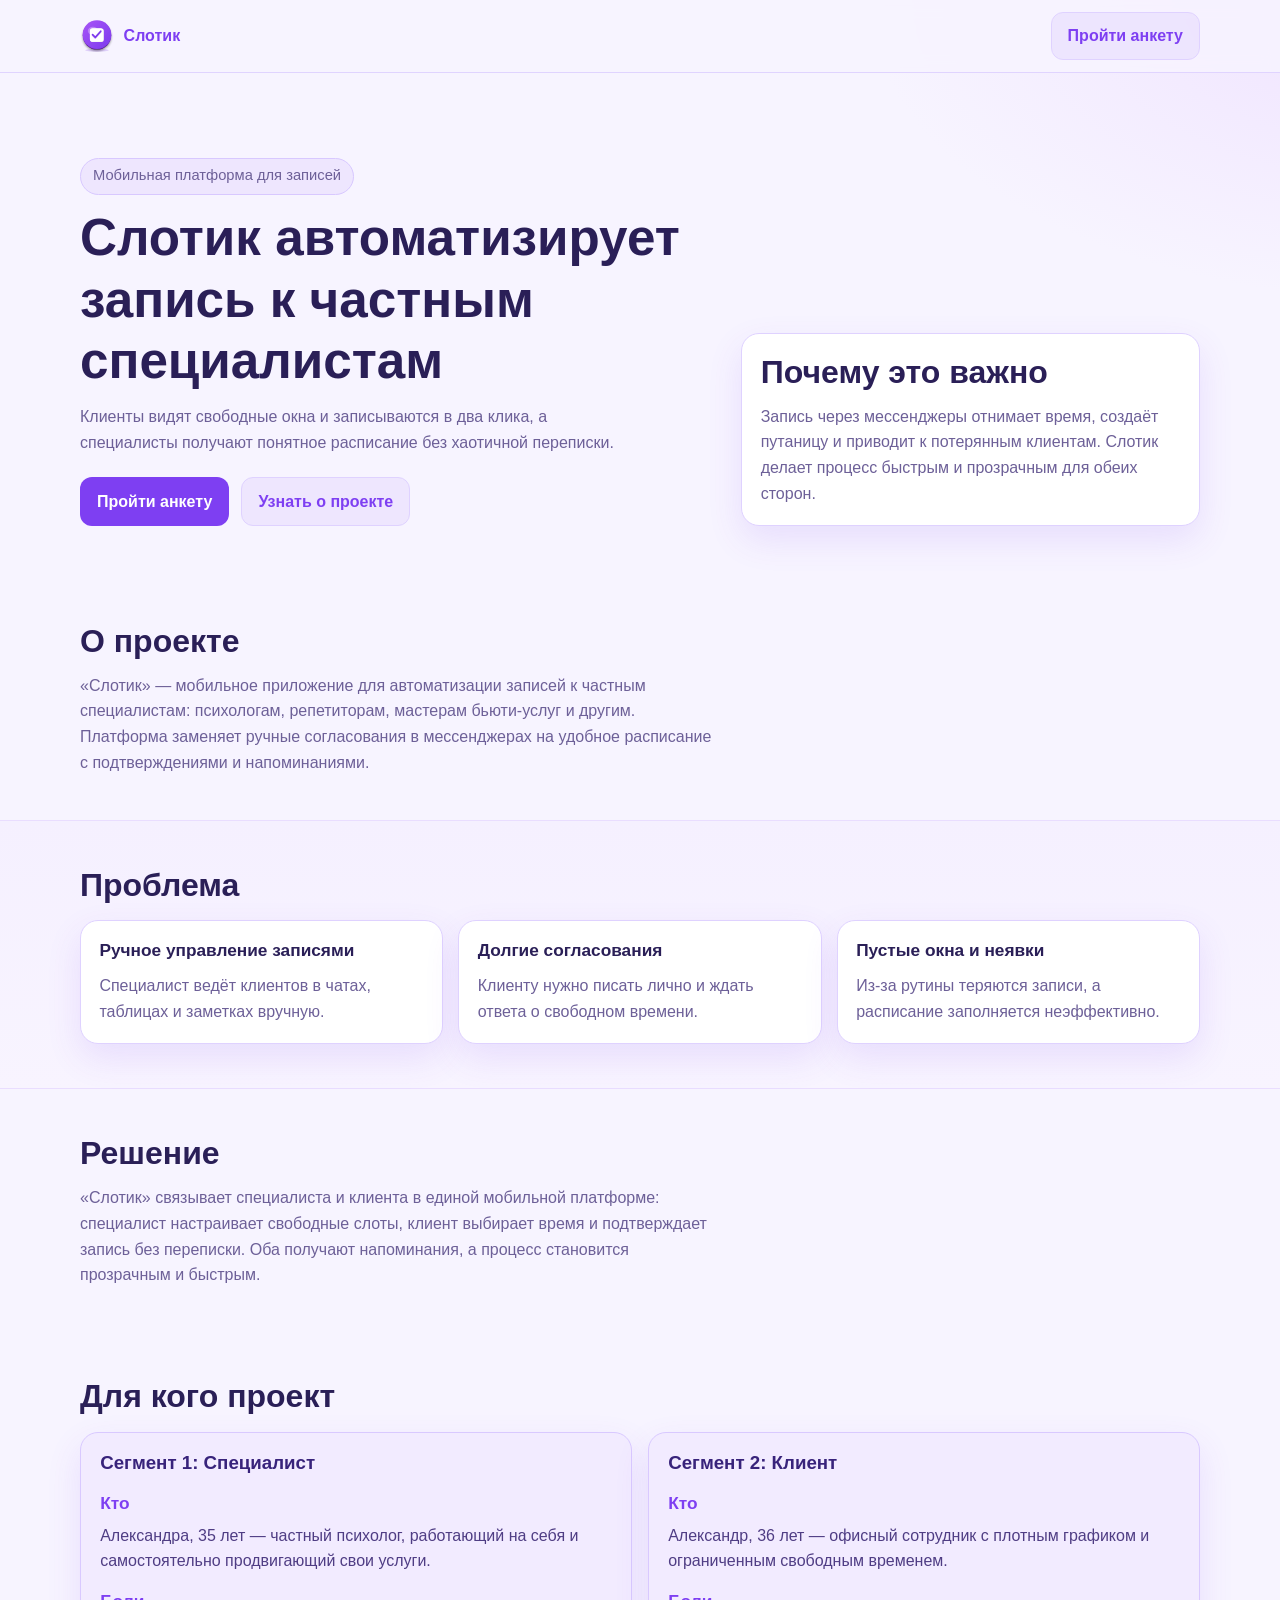
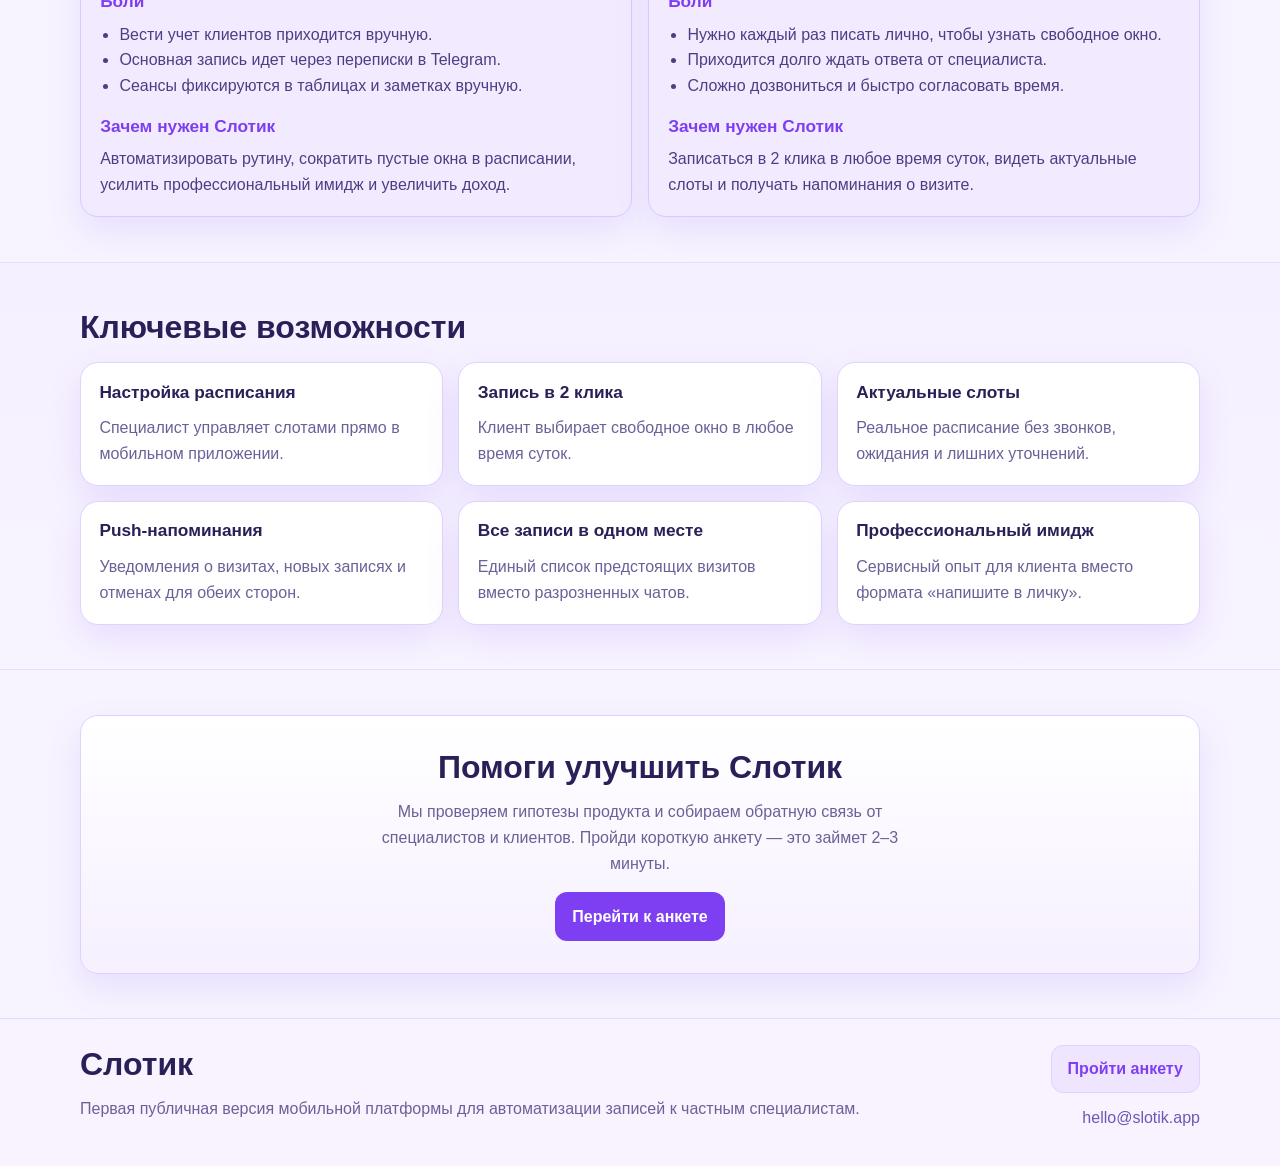
==== index.html @ 565042fa "init commit, first version lending" ====
<!doctype html>
<html lang="ru">
  <head>
    <meta charset="UTF-8" />
    <meta name="viewport" content="width=device-width, initial-scale=1.0" />
    <title>Слотик — мобильная платформа для автоматизации записей</title>
    <meta
      name="description"
      content="Слотик — мобильная платформа, которая автоматизирует запись к частным специалистам и позволяет клиентам бронировать время в два клика."
    />
    <meta property="og:title" content="Слотик — мобильная платформа для автоматизации записей" />
    <meta
      property="og:description"
      content="Лендинг проекта Слотик: проблема ручных записей, мобильное решение, целевая аудитория и сбор обратной связи."
    />
    <meta property="og:type" content="website" />
    <meta property="og:locale" content="ru_RU" />
    <link rel="icon" type="image/svg+xml" href="./logo.svg" />
    <link rel="stylesheet" href="./styles.css" />
  </head>
  <body>
    <header class="header">
      <div class="container nav">
        <a class="brand" href="#top" aria-label="На главную">
          <img src="./logo.svg" alt="Логотип Slotik" />
          <span>Слотик</span>
        </a>
        <a class="btn btn--ghost" href="#survey">Пройти анкету</a>
      </div>
    </header>

    <main id="top">
      <section class="hero">
        <div class="container hero__grid">
          <div>
            <p class="label">Мобильная платформа для записей</p>
            <h1>Слотик автоматизирует запись к частным специалистам</h1>
            <p class="hero__text">
              Клиенты видят свободные окна и записываются в два клика, а
              специалисты получают понятное расписание без хаотичной переписки.
            </p>
            <div class="hero__actions">
              <a class="btn btn--primary" href="#survey">Пройти анкету</a>
              <a class="btn btn--secondary" href="#about">Узнать о проекте</a>
            </div>
          </div>
          <div class="hero__card">
            <h2>Почему это важно</h2>
            <p>
              Запись через мессенджеры отнимает время, создаёт путаницу и
              приводит к потерянным клиентам. Слотик делает процесс быстрым и
              прозрачным для обеих сторон.
            </p>
          </div>
        </div>
      </section>

      <section id="about" class="section">
        <div class="container">
          <h2>О проекте</h2>
          <p class="section__lead">
            «Слотик» — мобильное приложение для автоматизации записей к частным
            специалистам: психологам, репетиторам, мастерам бьюти-услуг и
            другим. Платформа заменяет ручные согласования в мессенджерах на
            удобное расписание с подтверждениями и напоминаниями.
          </p>
        </div>
      </section>

      <section class="section section--accent">
        <div class="container">
          <h2>Проблема</h2>
          <div class="grid grid--3">
            <article class="card">
              <h3>Ручное управление записями</h3>
              <p>Специалист ведёт клиентов в чатах, таблицах и заметках вручную.</p>
            </article>
            <article class="card">
              <h3>Долгие согласования</h3>
              <p>Клиенту нужно писать лично и ждать ответа о свободном времени.</p>
            </article>
            <article class="card">
              <h3>Пустые окна и неявки</h3>
              <p>Из-за рутины теряются записи, а расписание заполняется неэффективно.</p>
            </article>
          </div>
        </div>
      </section>

      <section class="section">
        <div class="container">
          <h2>Решение</h2>
          <p class="section__lead">
            «Слотик» связывает специалиста и клиента в единой мобильной
            платформе: специалист настраивает свободные слоты, клиент выбирает
            время и подтверждает запись без переписки. Оба получают напоминания,
            а процесс становится прозрачным и быстрым.
          </p>
        </div>
      </section>

      <section class="section">
        <div class="container">
          <h2>Для кого проект</h2>
          <div class="audience-grid">
            <article class="audience-card">
              <h3>Сегмент 1: Специалист</h3>
              <div class="audience-block">
                <h4>Кто</h4>
                <p>
                  Александра, 35 лет — частный психолог, работающий на себя и
                  самостоятельно продвигающий свои услуги.
                </p>
              </div>
              <div class="audience-block">
                <h4>Боли</h4>
                <ul>
                  <li>Вести учет клиентов приходится вручную.</li>
                  <li>Основная запись идет через переписки в Telegram.</li>
                  <li>Сеансы фиксируются в таблицах и заметках вручную.</li>
                </ul>
              </div>
              <div class="audience-block">
                <h4>Зачем нужен Слотик</h4>
                <p>
                  Автоматизировать рутину, сократить пустые окна в расписании,
                  усилить профессиональный имидж и увеличить доход.
                </p>
              </div>
            </article>

            <article class="audience-card">
              <h3>Сегмент 2: Клиент</h3>
              <div class="audience-block">
                <h4>Кто</h4>
                <p>
                  Александр, 36 лет — офисный сотрудник с плотным графиком и
                  ограниченным свободным временем.
                </p>
              </div>
              <div class="audience-block">
                <h4>Боли</h4>
                <ul>
                  <li>Нужно каждый раз писать лично, чтобы узнать свободное окно.</li>
                  <li>Приходится долго ждать ответа от специалиста.</li>
                  <li>Сложно дозвониться и быстро согласовать время.</li>
                </ul>
              </div>
              <div class="audience-block">
                <h4>Зачем нужен Слотик</h4>
                <p>
                  Записаться в 2 клика в любое время суток, видеть актуальные
                  слоты и получать напоминания о визите.
                </p>
              </div>
            </article>
          </div>
        </div>
      </section>

      <section class="section section--accent">
        <div class="container">
          <h2>Ключевые возможности</h2>
          <div class="grid grid--3">
            <article class="card">
              <h3>Настройка расписания</h3>
              <p>Специалист управляет слотами прямо в мобильном приложении.</p>
            </article>
            <article class="card">
              <h3>Запись в 2 клика</h3>
              <p>Клиент выбирает свободное окно в любое время суток.</p>
            </article>
            <article class="card">
              <h3>Актуальные слоты</h3>
              <p>Реальное расписание без звонков, ожидания и лишних уточнений.</p>
            </article>
            <article class="card">
              <h3>Push-напоминания</h3>
              <p>Уведомления о визитах, новых записях и отменах для обеих сторон.</p>
            </article>
            <article class="card">
              <h3>Все записи в одном месте</h3>
              <p>Единый список предстоящих визитов вместо разрозненных чатов.</p>
            </article>
            <article class="card">
              <h3>Профессиональный имидж</h3>
              <p>Сервисный опыт для клиента вместо формата «напишите в личку».</p>
            </article>
          </div>
        </div>
      </section>

      <section id="survey" class="section">
        <div class="container cta">
          <h2>Помоги улучшить Слотик</h2>
          <p>
            Мы проверяем гипотезы продукта и собираем обратную связь от
            специалистов и клиентов. Пройди короткую анкету — это займет 2–3
            минуты.
          </p>
          <a
            class="btn btn--primary"
            href="https://forms.gle/REPLACE_WITH_YOUR_FORM_LINK"
            target="_blank"
            rel="noopener noreferrer"
            >Перейти к анкете</a
          >
        </div>
      </section>
    </main>

    <footer class="footer">
      <div class="container footer__inner">
        <div>
          <h2>Слотик</h2>
          <p>
            Первая публичная версия мобильной платформы для автоматизации
            записей к частным специалистам.
          </p>
        </div>
        <div class="footer__actions">
          <a
            class="btn btn--secondary"
            href="https://forms.gle/REPLACE_WITH_YOUR_FORM_LINK"
            target="_blank"
            rel="noopener noreferrer"
            >Пройти анкету</a
          >
          <a class="link" href="mailto:hello@slotik.app">hello@slotik.app</a>
        </div>
      </div>
    </footer>
  </body>
</html>
---- styles.css ----
:root {
  --bg: #f7f4ff;
  --bg-soft: #efe9ff;
  --surface: #ffffff;
  --surface-soft: #f6f1ff;
  --text: #2a1f57;
  --muted: #6d6098;
  --primary: #7e3ff2;
  --primary-hover: #6d35d4;
  --secondary: #9d71ff;
  --border: #dfd2ff;
  --shadow: 0 14px 35px rgba(126, 63, 242, 0.12);
  --max-width: 1120px;
}

*,
*::before,
*::after {
  box-sizing: border-box;
}

html,
body {
  margin: 0;
  padding: 0;
}

body {
  font-family: "Inter", "Segoe UI", Arial, sans-serif;
  background:
    radial-gradient(1000px 580px at -10% -20%, #efe6ff 0%, transparent 65%),
    radial-gradient(900px 500px at 110% 0%, #efe2ff 0%, transparent 60%),
    var(--bg);
  color: var(--text);
  line-height: 1.6;
}

.container {
  width: min(var(--max-width), calc(100% - 2rem));
  margin: 0 auto;
}

.header {
  position: sticky;
  top: 0;
  z-index: 100;
  backdrop-filter: blur(8px);
  background: rgba(247, 244, 255, 0.86);
  border-bottom: 1px solid rgba(223, 210, 255, 0.95);
}

.nav {
  display: flex;
  justify-content: space-between;
  align-items: center;
  min-height: 72px;
}

.brand {
  display: inline-flex;
  align-items: center;
  gap: 0.6rem;
  color: var(--primary);
  text-decoration: none;
  font-weight: 700;
}

.brand img {
  width: 34px;
  height: 34px;
}

.hero {
  padding: 5.3rem 0 3.2rem;
}

.hero__grid {
  display: grid;
  grid-template-columns: 1.4fr 1fr;
  gap: 1.2rem;
  align-items: stretch;
}

.label {
  margin: 0 0 0.8rem;
  display: inline-flex;
  padding: 0.35rem 0.75rem;
  border-radius: 999px;
  border: 1px solid #d8c8ff;
  color: var(--muted);
  background: rgba(126, 63, 242, 0.08);
  font-size: 0.92rem;
}

h1,
h2,
h3 {
  margin: 0 0 0.8rem;
  line-height: 1.2;
}

h1 {
  font-size: clamp(2rem, 4vw, 3.3rem);
}

h2 {
  font-size: clamp(1.5rem, 2.5vw, 2.1rem);
}

p {
  margin: 0;
  color: var(--muted);
}

.hero__text {
  max-width: 60ch;
  margin-bottom: 1.35rem;
}

.hero__actions {
  display: flex;
  flex-wrap: wrap;
  gap: 0.75rem;
}

.hero__card,
.card,
.cta {
  background: var(--surface);
  border: 1px solid var(--border);
  border-radius: 18px;
  padding: 1.15rem;
  box-shadow: var(--shadow);
}

.hero__card {
  align-self: end;
}

.section {
  padding: 2.8rem 0;
}

.section--accent {
  background: linear-gradient(180deg, #f5f0ff 0%, #f8f4ff 100%);
  border-block: 1px solid #e9ddff;
}

.section__lead {
  max-width: 72ch;
}

.grid {
  display: grid;
  gap: 0.95rem;
  margin-top: 1rem;
}

.grid--3 {
  grid-template-columns: repeat(3, minmax(0, 1fr));
}

.card h3 {
  font-size: 1.08rem;
}

.audience-grid {
  display: grid;
  grid-template-columns: repeat(2, minmax(0, 1fr));
  gap: 1rem;
  margin-top: 1rem;
}

.audience-card {
  background: #f2ebff;
  border: 1px solid #d9c9ff;
  border-radius: 18px;
  padding: 1.2rem;
  box-shadow: var(--shadow);
}

.audience-card h3 {
  margin-bottom: 0.95rem;
  color: #38237b;
}

.audience-block + .audience-block {
  margin-top: 0.9rem;
}

.audience-block h4 {
  margin: 0 0 0.35rem;
  font-size: 1.08rem;
  color: #7e3ff2;
}

.audience-block ul {
  margin: 0;
  padding-left: 1.2rem;
  color: #4f3d84;
}

.audience-block p {
  color: #4f3d84;
}

.btn {
  display: inline-flex;
  justify-content: center;
  align-items: center;
  gap: 0.4rem;
  padding: 0.65rem 1rem;
  border-radius: 12px;
  border: 1px solid transparent;
  text-decoration: none;
  font-weight: 600;
  transition: 0.2s ease;
}

.btn--primary {
  background: var(--primary);
  color: #ffffff;
}

.btn--primary:hover {
  background: var(--primary-hover);
}

.btn--secondary,
.btn--ghost {
  color: var(--primary);
  border-color: var(--border);
  background: rgba(126, 63, 242, 0.08);
}

.btn--secondary:hover,
.btn--ghost:hover {
  background: rgba(126, 63, 242, 0.14);
}

.cta {
  text-align: center;
  padding: 2rem 1rem;
  background: linear-gradient(180deg, #ffffff 0%, #f6f0ff 100%);
}

.cta p {
  margin: 0 auto 1rem;
  max-width: 64ch;
}

.footer {
  border-top: 1px solid #e5d8ff;
  background: #f8f3ff;
}

.footer__inner {
  display: flex;
  justify-content: space-between;
  gap: 1rem;
  padding: 1.6rem 0 2.2rem;
}

.footer__actions {
  display: flex;
  flex-direction: column;
  align-items: flex-end;
  gap: 0.75rem;
}

.link {
  color: #6d57b5;
  text-decoration: none;
}

.link:hover {
  color: var(--primary);
}

@media (max-width: 1100px) {
  .hero {
    padding-top: 4.6rem;
  }

  .hero__grid {
    grid-template-columns: 1fr;
  }

  .hero__card {
    align-self: auto;
  }
}

@media (max-width: 900px) {
  .hero__grid,
  .grid--3,
  .audience-grid,
  .footer__inner {
    grid-template-columns: 1fr;
    display: grid;
  }

  .footer__actions {
    align-items: flex-start;
  }

  .section {
    padding: 2.3rem 0;
  }
}

@media (max-width: 768px) {
  .container {
    width: min(var(--max-width), calc(100% - 1.25rem));
  }

  .nav {
    min-height: 64px;
    gap: 0.7rem;
  }

  .brand span {
    font-size: 1.05rem;
  }

  .brand img {
    width: 30px;
    height: 30px;
  }

  .hero {
    padding: 4.2rem 0 2.4rem;
  }

  h1 {
    font-size: clamp(1.75rem, 7.5vw, 2.45rem);
  }

  h2 {
    font-size: clamp(1.32rem, 5.2vw, 1.7rem);
  }

  .hero__text,
  .section__lead {
    max-width: 100%;
  }

  .hero__actions {
    flex-direction: column;
  }

  .hero__actions .btn {
    width: 100%;
  }

  .btn {
    min-height: 46px;
  }

  .card,
  .audience-card,
  .hero__card,
  .cta {
    border-radius: 14px;
    padding: 1rem;
  }

  .audience-block ul {
    padding-left: 1rem;
  }

  .footer__inner {
    gap: 0.5rem;
    padding: 1.3rem 0 1.7rem;
  }
}

@media (max-width: 560px) {
  .container {
    width: min(var(--max-width), calc(100% - 1rem));
  }

  .header {
    backdrop-filter: blur(4px);
  }

  .nav .btn--ghost {
    padding: 0.55rem 0.7rem;
    font-size: 0.9rem;
    white-space: nowrap;
  }

  .label {
    font-size: 0.84rem;
    padding: 0.28rem 0.58rem;
  }

  .section {
    padding: 2rem 0;
  }

  .grid {
    gap: 0.75rem;
  }

  .audience-card h3 {
    font-size: 1.02rem;
  }

  .audience-block h4 {
    font-size: 1rem;
  }

  .cta {
    padding: 1.4rem 0.8rem;
  }
}
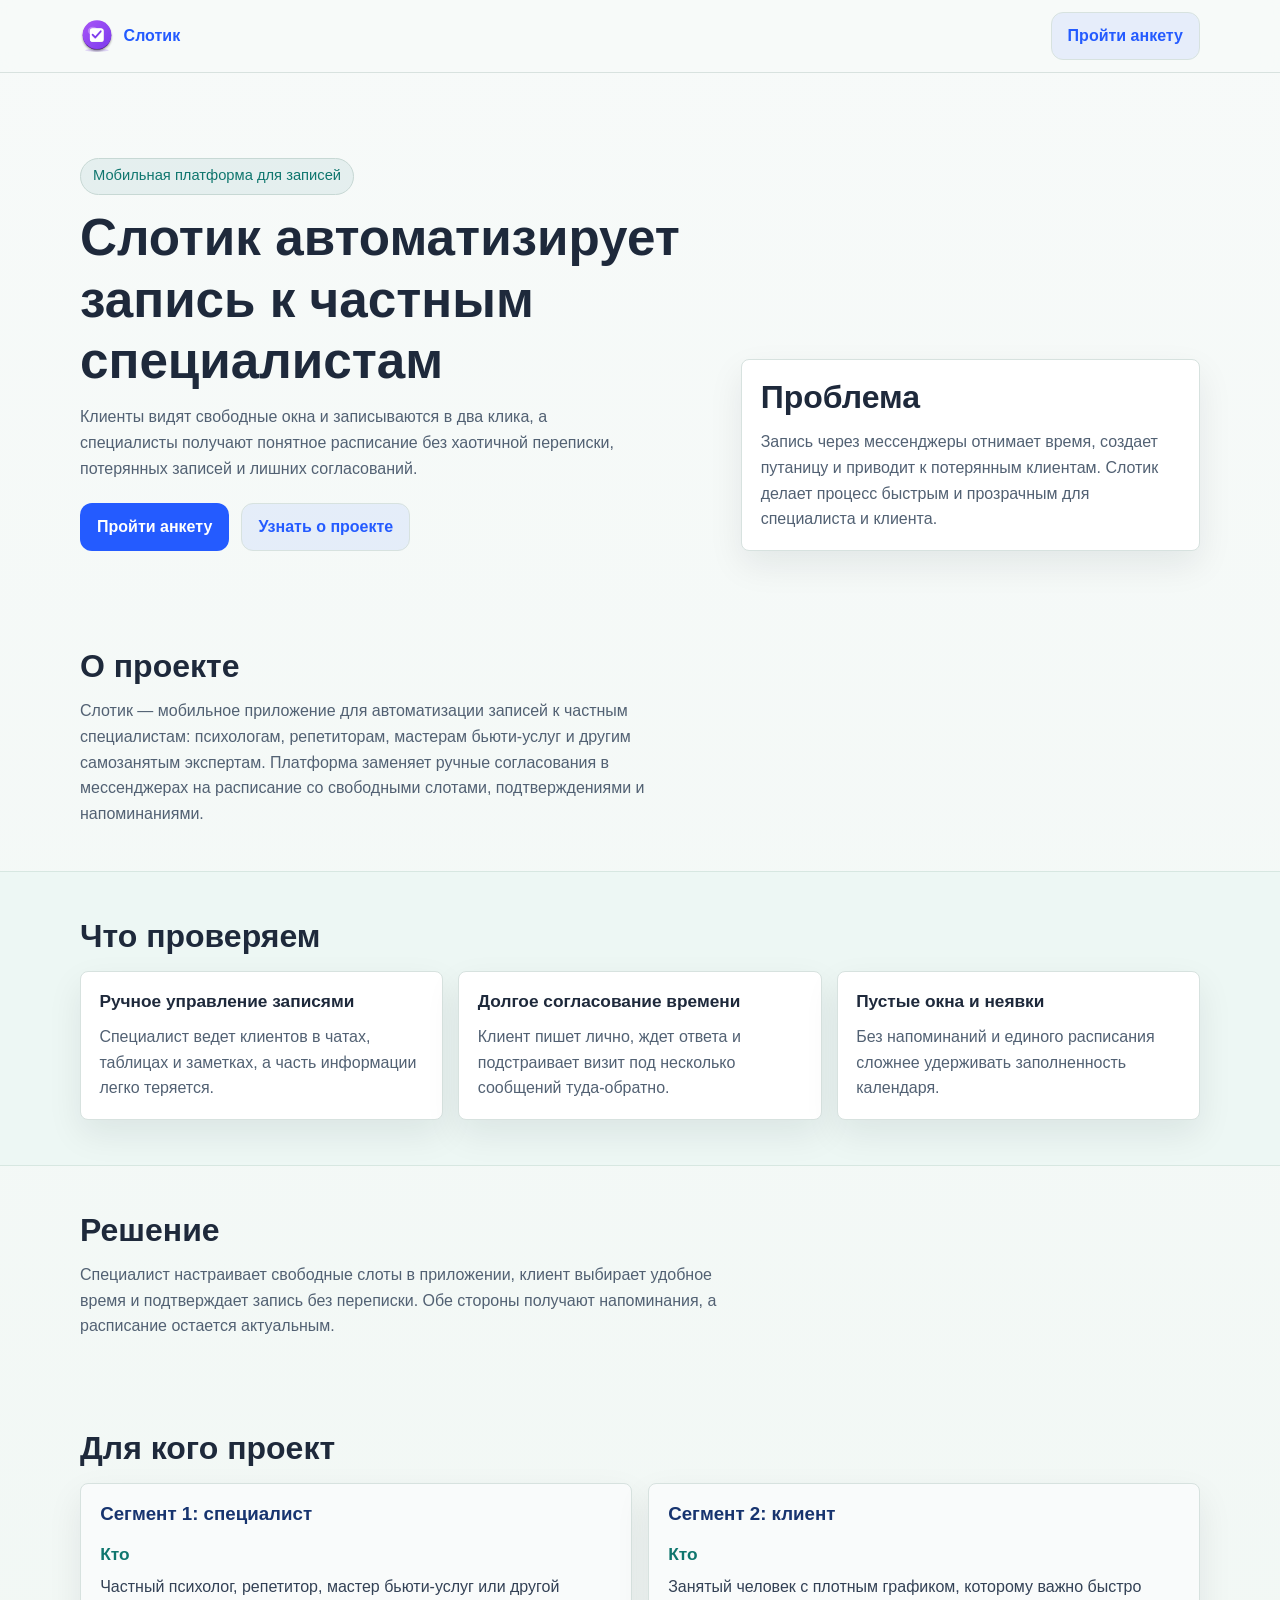
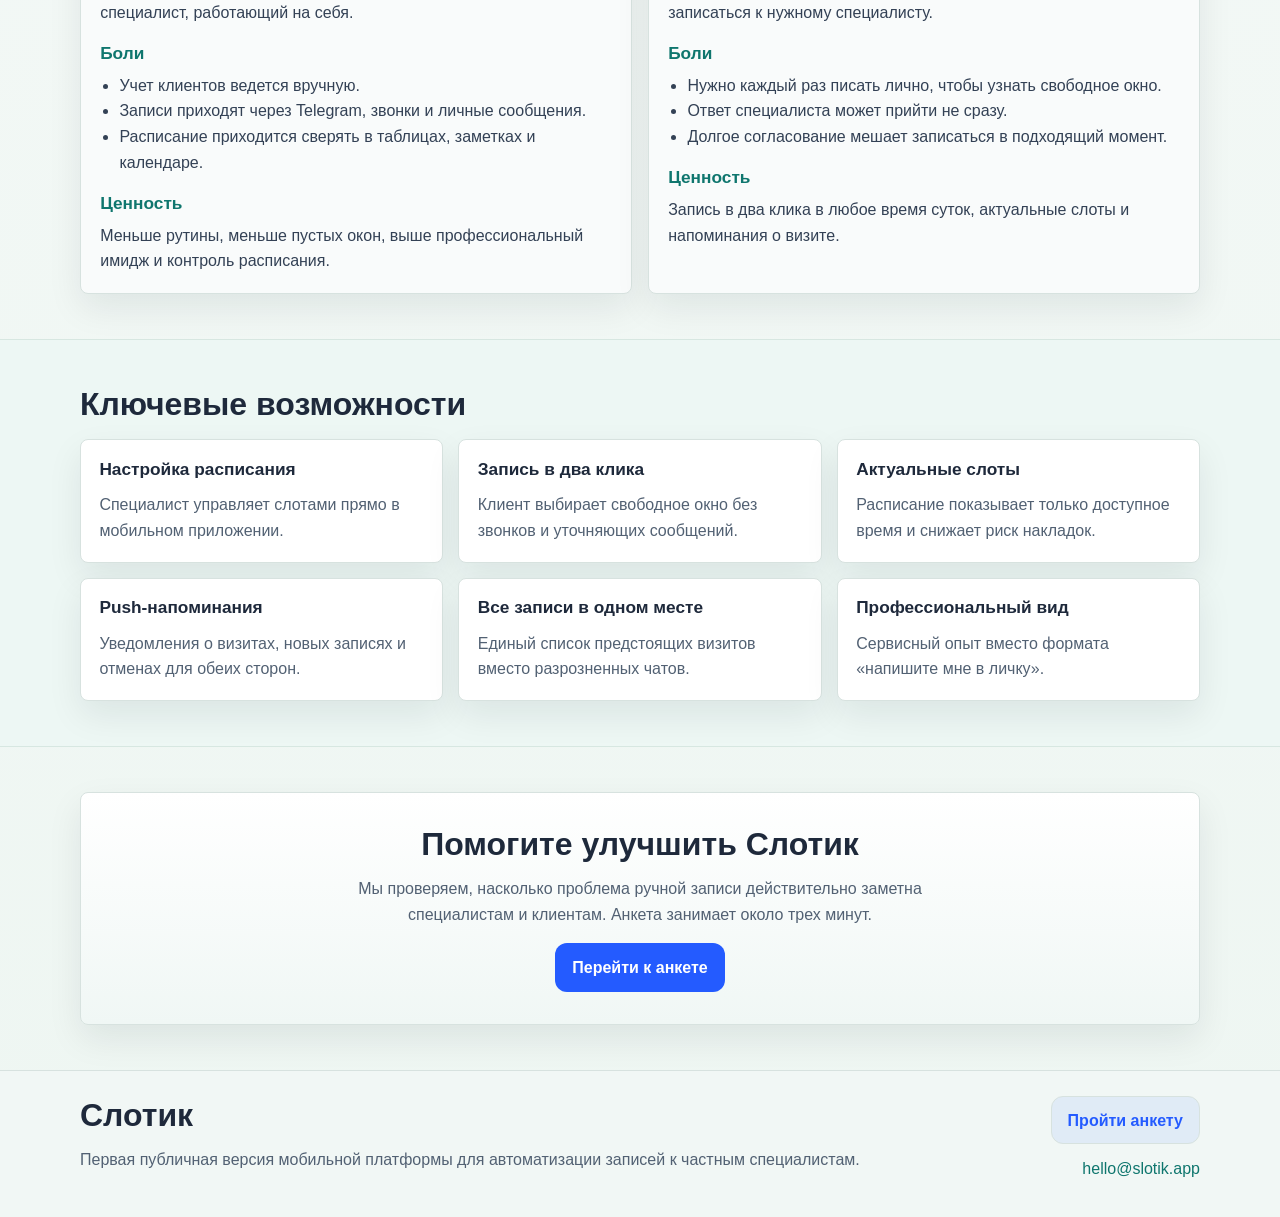
==== commit 58c5bf10: "Add Slotik survey materials" ====
--- a/index.html
+++ b/index.html
@@ -6,12 +6,12 @@
     <title>Слотик — мобильная платформа для автоматизации записей</title>
     <meta
       name="description"
-      content="Слотик — мобильная платформа, которая автоматизирует запись к частным специалистам и позволяет клиентам бронировать время в два клика."
+      content="Слотик помогает частным специалистам автоматизировать запись клиентов, а клиентам выбирать свободное время без переписки и ожидания."
     />
-    <meta property="og:title" content="Слотик — мобильная платформа для автоматизации записей" />
+    <meta property="og:title" content="Слотик — автоматизация записей к частным специалистам" />
     <meta
       property="og:description"
-      content="Лендинг проекта Слотик: проблема ручных записей, мобильное решение, целевая аудитория и сбор обратной связи."
+      content="Лендинг проекта Слотик: проблема ручных записей, мобильное решение, целевая аудитория и анкета для обратной связи."
     />
     <meta property="og:type" content="website" />
     <meta property="og:locale" content="ru_RU" />
@@ -22,10 +22,10 @@
     <header class="header">
       <div class="container nav">
         <a class="brand" href="#top" aria-label="На главную">
-          <img src="./logo.svg" alt="Логотип Slotik" />
+          <img src="./logo.svg" alt="Логотип Слотик" />
           <span>Слотик</span>
         </a>
-        <a class="btn btn--ghost" href="#survey">Пройти анкету</a>
+        <a class="btn btn--ghost" href="https://docs.google.com/forms/d/e/1FAIpQLSd2UF9n2NTWk8AQtmJ6dLt0S4e8UnGEuY1b_GqVrK6CeEAQWQ/viewform" target="_blank" rel="noopener noreferrer">Пройти анкету</a>
       </div>
     </header>
 
@@ -36,20 +36,19 @@
             <p class="label">Мобильная платформа для записей</p>
             <h1>Слотик автоматизирует запись к частным специалистам</h1>
             <p class="hero__text">
-              Клиенты видят свободные окна и записываются в два клика, а
-              специалисты получают понятное расписание без хаотичной переписки.
+              Клиенты видят свободные окна и записываются в два клика, а специалисты получают понятное расписание
+              без хаотичной переписки, потерянных записей и лишних согласований.
             </p>
             <div class="hero__actions">
-              <a class="btn btn--primary" href="#survey">Пройти анкету</a>
+              <a class="btn btn--primary" href="https://docs.google.com/forms/d/e/1FAIpQLSd2UF9n2NTWk8AQtmJ6dLt0S4e8UnGEuY1b_GqVrK6CeEAQWQ/viewform" target="_blank" rel="noopener noreferrer">Пройти анкету</a>
               <a class="btn btn--secondary" href="#about">Узнать о проекте</a>
             </div>
           </div>
           <div class="hero__card">
-            <h2>Почему это важно</h2>
+            <h2>Проблема</h2>
             <p>
-              Запись через мессенджеры отнимает время, создаёт путаницу и
-              приводит к потерянным клиентам. Слотик делает процесс быстрым и
-              прозрачным для обеих сторон.
+              Запись через мессенджеры отнимает время, создает путаницу и приводит к потерянным клиентам.
+              Слотик делает процесс быстрым и прозрачным для специалиста и клиента.
             </p>
           </div>
         </div>
@@ -59,29 +58,28 @@
         <div class="container">
           <h2>О проекте</h2>
           <p class="section__lead">
-            «Слотик» — мобильное приложение для автоматизации записей к частным
-            специалистам: психологам, репетиторам, мастерам бьюти-услуг и
-            другим. Платформа заменяет ручные согласования в мессенджерах на
-            удобное расписание с подтверждениями и напоминаниями.
+            Слотик — мобильное приложение для автоматизации записей к частным специалистам: психологам,
+            репетиторам, мастерам бьюти-услуг и другим самозанятым экспертам. Платформа заменяет ручные
+            согласования в мессенджерах на расписание со свободными слотами, подтверждениями и напоминаниями.
           </p>
         </div>
       </section>
 
       <section class="section section--accent">
         <div class="container">
-          <h2>Проблема</h2>
+          <h2>Что проверяем</h2>
           <div class="grid grid--3">
             <article class="card">
               <h3>Ручное управление записями</h3>
-              <p>Специалист ведёт клиентов в чатах, таблицах и заметках вручную.</p>
-            </article>
-            <article class="card">
-              <h3>Долгие согласования</h3>
-              <p>Клиенту нужно писать лично и ждать ответа о свободном времени.</p>
+              <p>Специалист ведет клиентов в чатах, таблицах и заметках, а часть информации легко теряется.</p>
+            </article>
+            <article class="card">
+              <h3>Долгое согласование времени</h3>
+              <p>Клиент пишет лично, ждет ответа и подстраивает визит под несколько сообщений туда-обратно.</p>
             </article>
             <article class="card">
               <h3>Пустые окна и неявки</h3>
-              <p>Из-за рутины теряются записи, а расписание заполняется неэффективно.</p>
+              <p>Без напоминаний и единого расписания сложнее удерживать заполненность календаря.</p>
             </article>
           </div>
         </div>
@@ -91,10 +89,8 @@
         <div class="container">
           <h2>Решение</h2>
           <p class="section__lead">
-            «Слотик» связывает специалиста и клиента в единой мобильной
-            платформе: специалист настраивает свободные слоты, клиент выбирает
-            время и подтверждает запись без переписки. Оба получают напоминания,
-            а процесс становится прозрачным и быстрым.
+            Специалист настраивает свободные слоты в приложении, клиент выбирает удобное время и подтверждает
+            запись без переписки. Обе стороны получают напоминания, а расписание остается актуальным.
           </p>
         </div>
       </section>
@@ -104,54 +100,42 @@
           <h2>Для кого проект</h2>
           <div class="audience-grid">
             <article class="audience-card">
-              <h3>Сегмент 1: Специалист</h3>
+              <h3>Сегмент 1: специалист</h3>
               <div class="audience-block">
                 <h4>Кто</h4>
-                <p>
-                  Александра, 35 лет — частный психолог, работающий на себя и
-                  самостоятельно продвигающий свои услуги.
-                </p>
+                <p>Частный психолог, репетитор, мастер бьюти-услуг или другой специалист, работающий на себя.</p>
               </div>
               <div class="audience-block">
                 <h4>Боли</h4>
                 <ul>
-                  <li>Вести учет клиентов приходится вручную.</li>
-                  <li>Основная запись идет через переписки в Telegram.</li>
-                  <li>Сеансы фиксируются в таблицах и заметках вручную.</li>
+                  <li>Учет клиентов ведется вручную.</li>
+                  <li>Записи приходят через Telegram, звонки и личные сообщения.</li>
+                  <li>Расписание приходится сверять в таблицах, заметках и календаре.</li>
                 </ul>
               </div>
               <div class="audience-block">
-                <h4>Зачем нужен Слотик</h4>
-                <p>
-                  Автоматизировать рутину, сократить пустые окна в расписании,
-                  усилить профессиональный имидж и увеличить доход.
-                </p>
+                <h4>Ценность</h4>
+                <p>Меньше рутины, меньше пустых окон, выше профессиональный имидж и контроль расписания.</p>
               </div>
             </article>
 
             <article class="audience-card">
-              <h3>Сегмент 2: Клиент</h3>
+              <h3>Сегмент 2: клиент</h3>
               <div class="audience-block">
                 <h4>Кто</h4>
-                <p>
-                  Александр, 36 лет — офисный сотрудник с плотным графиком и
-                  ограниченным свободным временем.
-                </p>
+                <p>Занятый человек с плотным графиком, которому важно быстро записаться к нужному специалисту.</p>
               </div>
               <div class="audience-block">
                 <h4>Боли</h4>
                 <ul>
                   <li>Нужно каждый раз писать лично, чтобы узнать свободное окно.</li>
-                  <li>Приходится долго ждать ответа от специалиста.</li>
-                  <li>Сложно дозвониться и быстро согласовать время.</li>
+                  <li>Ответ специалиста может прийти не сразу.</li>
+                  <li>Долгое согласование мешает записаться в подходящий момент.</li>
                 </ul>
               </div>
               <div class="audience-block">
-                <h4>Зачем нужен Слотик</h4>
-                <p>
-                  Записаться в 2 клика в любое время суток, видеть актуальные
-                  слоты и получать напоминания о визите.
-                </p>
+                <h4>Ценность</h4>
+                <p>Запись в два клика в любое время суток, актуальные слоты и напоминания о визите.</p>
               </div>
             </article>
           </div>
@@ -167,12 +151,12 @@
               <p>Специалист управляет слотами прямо в мобильном приложении.</p>
             </article>
             <article class="card">
-              <h3>Запись в 2 клика</h3>
-              <p>Клиент выбирает свободное окно в любое время суток.</p>
+              <h3>Запись в два клика</h3>
+              <p>Клиент выбирает свободное окно без звонков и уточняющих сообщений.</p>
             </article>
             <article class="card">
               <h3>Актуальные слоты</h3>
-              <p>Реальное расписание без звонков, ожидания и лишних уточнений.</p>
+              <p>Расписание показывает только доступное время и снижает риск накладок.</p>
             </article>
             <article class="card">
               <h3>Push-напоминания</h3>
@@ -183,8 +167,8 @@
               <p>Единый список предстоящих визитов вместо разрозненных чатов.</p>
             </article>
             <article class="card">
-              <h3>Профессиональный имидж</h3>
-              <p>Сервисный опыт для клиента вместо формата «напишите в личку».</p>
+              <h3>Профессиональный вид</h3>
+              <p>Сервисный опыт вместо формата «напишите мне в личку».</p>
             </article>
           </div>
         </div>
@@ -192,19 +176,12 @@
 
       <section id="survey" class="section">
         <div class="container cta">
-          <h2>Помоги улучшить Слотик</h2>
+          <h2>Помогите улучшить Слотик</h2>
           <p>
-            Мы проверяем гипотезы продукта и собираем обратную связь от
-            специалистов и клиентов. Пройди короткую анкету — это займет 2–3
-            минуты.
+            Мы проверяем, насколько проблема ручной записи действительно заметна специалистам и клиентам.
+            Анкета занимает около трех минут.
           </p>
-          <a
-            class="btn btn--primary"
-            href="https://forms.gle/REPLACE_WITH_YOUR_FORM_LINK"
-            target="_blank"
-            rel="noopener noreferrer"
-            >Перейти к анкете</a
-          >
+          <a class="btn btn--primary" href="https://docs.google.com/forms/d/e/1FAIpQLSd2UF9n2NTWk8AQtmJ6dLt0S4e8UnGEuY1b_GqVrK6CeEAQWQ/viewform" target="_blank" rel="noopener noreferrer">Перейти к анкете</a>
         </div>
       </section>
     </main>
@@ -213,19 +190,10 @@
       <div class="container footer__inner">
         <div>
           <h2>Слотик</h2>
-          <p>
-            Первая публичная версия мобильной платформы для автоматизации
-            записей к частным специалистам.
-          </p>
+          <p>Первая публичная версия мобильной платформы для автоматизации записей к частным специалистам.</p>
         </div>
         <div class="footer__actions">
-          <a
-            class="btn btn--secondary"
-            href="https://forms.gle/REPLACE_WITH_YOUR_FORM_LINK"
-            target="_blank"
-            rel="noopener noreferrer"
-            >Пройти анкету</a
-          >
+          <a class="btn btn--secondary" href="https://docs.google.com/forms/d/e/1FAIpQLSd2UF9n2NTWk8AQtmJ6dLt0S4e8UnGEuY1b_GqVrK6CeEAQWQ/viewform" target="_blank" rel="noopener noreferrer">Пройти анкету</a>
           <a class="link" href="mailto:hello@slotik.app">hello@slotik.app</a>
         </div>
       </div>
--- a/styles.css
+++ b/styles.css
@@ -1,15 +1,16 @@
 :root {
-  --bg: #f7f4ff;
-  --bg-soft: #efe9ff;
+  --bg: #f7faf9;
+  --bg-soft: #eef6f2;
   --surface: #ffffff;
-  --surface-soft: #f6f1ff;
-  --text: #2a1f57;
-  --muted: #6d6098;
-  --primary: #7e3ff2;
-  --primary-hover: #6d35d4;
-  --secondary: #9d71ff;
-  --border: #dfd2ff;
-  --shadow: 0 14px 35px rgba(126, 63, 242, 0.12);
+  --surface-soft: #f2f7f6;
+  --text: #1e293b;
+  --muted: #526173;
+  --primary: #245bff;
+  --primary-hover: #1e49c8;
+  --secondary: #0f766e;
+  --accent: #f59e0b;
+  --border: #d7e2df;
+  --shadow: 0 14px 35px rgba(15, 23, 42, 0.08);
   --max-width: 1120px;
 }
 
@@ -28,8 +29,7 @@
 body {
   font-family: "Inter", "Segoe UI", Arial, sans-serif;
   background:
-    radial-gradient(1000px 580px at -10% -20%, #efe6ff 0%, transparent 65%),
-    radial-gradient(900px 500px at 110% 0%, #efe2ff 0%, transparent 60%),
+    linear-gradient(180deg, #f7faf9 0%, #eef6f2 100%),
     var(--bg);
   color: var(--text);
   line-height: 1.6;
@@ -45,8 +45,8 @@
   top: 0;
   z-index: 100;
   backdrop-filter: blur(8px);
-  background: rgba(247, 244, 255, 0.86);
-  border-bottom: 1px solid rgba(223, 210, 255, 0.95);
+  background: rgba(247, 250, 249, 0.9);
+  border-bottom: 1px solid rgba(215, 226, 223, 0.95);
 }
 
 .nav {
@@ -86,9 +86,9 @@
   display: inline-flex;
   padding: 0.35rem 0.75rem;
   border-radius: 999px;
-  border: 1px solid #d8c8ff;
-  color: var(--muted);
-  background: rgba(126, 63, 242, 0.08);
+  border: 1px solid #c7d8d4;
+  color: var(--secondary);
+  background: rgba(15, 118, 110, 0.08);
   font-size: 0.92rem;
 }
 
@@ -128,7 +128,7 @@
 .cta {
   background: var(--surface);
   border: 1px solid var(--border);
-  border-radius: 18px;
+  border-radius: 8px;
   padding: 1.15rem;
   box-shadow: var(--shadow);
 }
@@ -142,8 +142,8 @@
 }
 
 .section--accent {
-  background: linear-gradient(180deg, #f5f0ff 0%, #f8f4ff 100%);
-  border-block: 1px solid #e9ddff;
+  background: #edf7f4;
+  border-block: 1px solid #d7e7e1;
 }
 
 .section__lead {
@@ -172,16 +172,16 @@
 }
 
 .audience-card {
-  background: #f2ebff;
-  border: 1px solid #d9c9ff;
-  border-radius: 18px;
+  background: #f9fbfb;
+  border: 1px solid #d7e2df;
+  border-radius: 8px;
   padding: 1.2rem;
   box-shadow: var(--shadow);
 }
 
 .audience-card h3 {
   margin-bottom: 0.95rem;
-  color: #38237b;
+  color: #17346f;
 }
 
 .audience-block + .audience-block {
@@ -191,17 +191,17 @@
 .audience-block h4 {
   margin: 0 0 0.35rem;
   font-size: 1.08rem;
-  color: #7e3ff2;
+  color: var(--secondary);
 }
 
 .audience-block ul {
   margin: 0;
   padding-left: 1.2rem;
-  color: #4f3d84;
+  color: #334155;
 }
 
 .audience-block p {
-  color: #4f3d84;
+  color: #334155;
 }
 
 .btn {
@@ -230,18 +230,18 @@
 .btn--ghost {
   color: var(--primary);
   border-color: var(--border);
-  background: rgba(126, 63, 242, 0.08);
+  background: rgba(36, 91, 255, 0.08);
 }
 
 .btn--secondary:hover,
 .btn--ghost:hover {
-  background: rgba(126, 63, 242, 0.14);
+  background: rgba(36, 91, 255, 0.14);
 }
 
 .cta {
   text-align: center;
   padding: 2rem 1rem;
-  background: linear-gradient(180deg, #ffffff 0%, #f6f0ff 100%);
+  background: linear-gradient(180deg, #ffffff 0%, #f0f7f5 100%);
 }
 
 .cta p {
@@ -250,8 +250,8 @@
 }
 
 .footer {
-  border-top: 1px solid #e5d8ff;
-  background: #f8f3ff;
+  border-top: 1px solid #d7e2df;
+  background: #f1f7f5;
 }
 
 .footer__inner {
@@ -269,12 +269,64 @@
 }
 
 .link {
-  color: #6d57b5;
+  color: var(--secondary);
   text-decoration: none;
 }
 
 .link:hover {
   color: var(--primary);
+}
+
+.survey-hero {
+  padding: 4.8rem 0 1.7rem;
+}
+
+.survey-form {
+  width: min(760px, calc(100% - 2rem));
+  margin: 0 auto;
+  display: grid;
+  gap: 1rem;
+}
+
+.survey-form fieldset,
+.field {
+  display: grid;
+  gap: 0.65rem;
+  padding: 1rem;
+  background: var(--surface);
+  border: 1px solid var(--border);
+  border-radius: 8px;
+  box-shadow: var(--shadow);
+}
+
+.survey-form legend,
+.field span {
+  font-weight: 700;
+  color: var(--text);
+}
+
+.survey-form label {
+  color: #334155;
+}
+
+.survey-form input[type="text"],
+.survey-form textarea {
+  width: 100%;
+  padding: 0.75rem;
+  border: 1px solid var(--border);
+  border-radius: 8px;
+  font: inherit;
+  color: var(--text);
+  background: #fbfefd;
+}
+
+.survey-form button {
+  justify-self: start;
+}
+
+.form-note {
+  min-height: 1.5rem;
+  color: var(--secondary);
 }
 
 @media (max-width: 1100px) {
@@ -361,7 +413,6 @@
   .audience-card,
   .hero__card,
   .cta {
-    border-radius: 14px;
     padding: 1rem;
   }
 
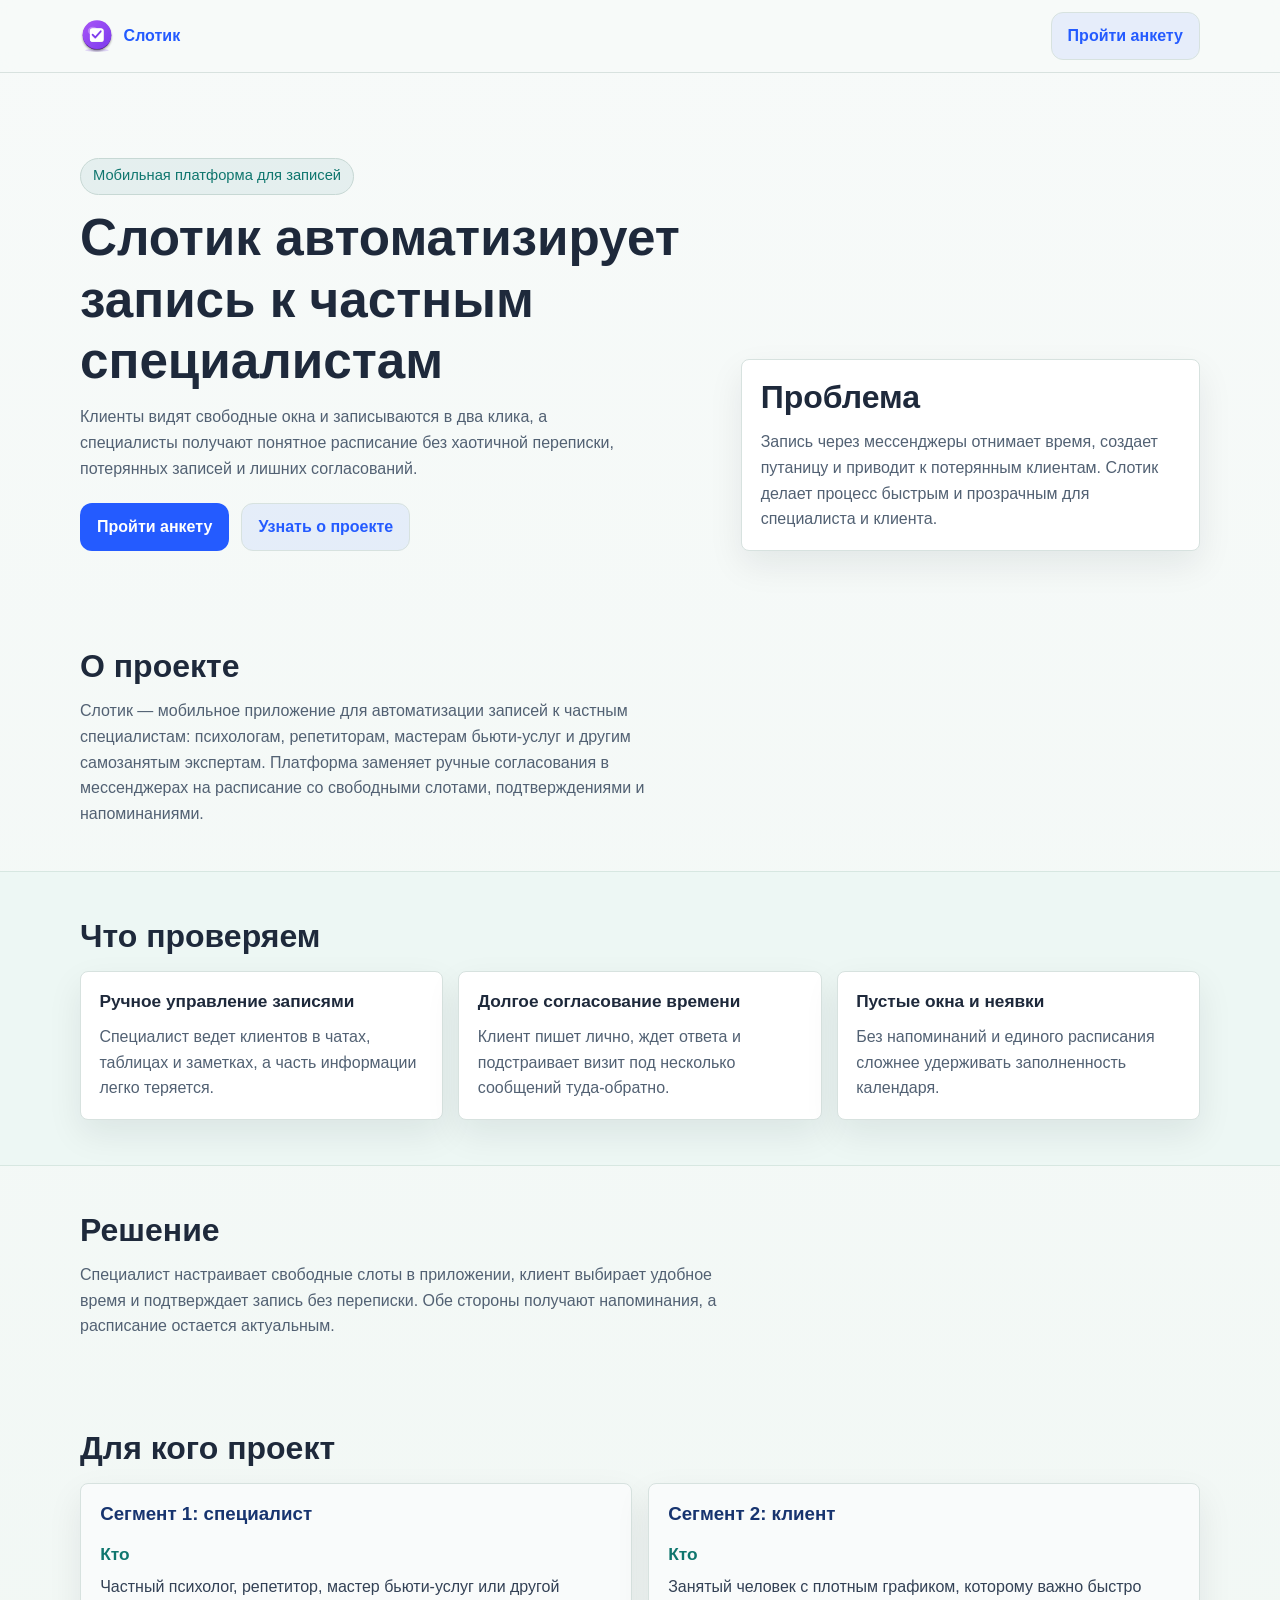
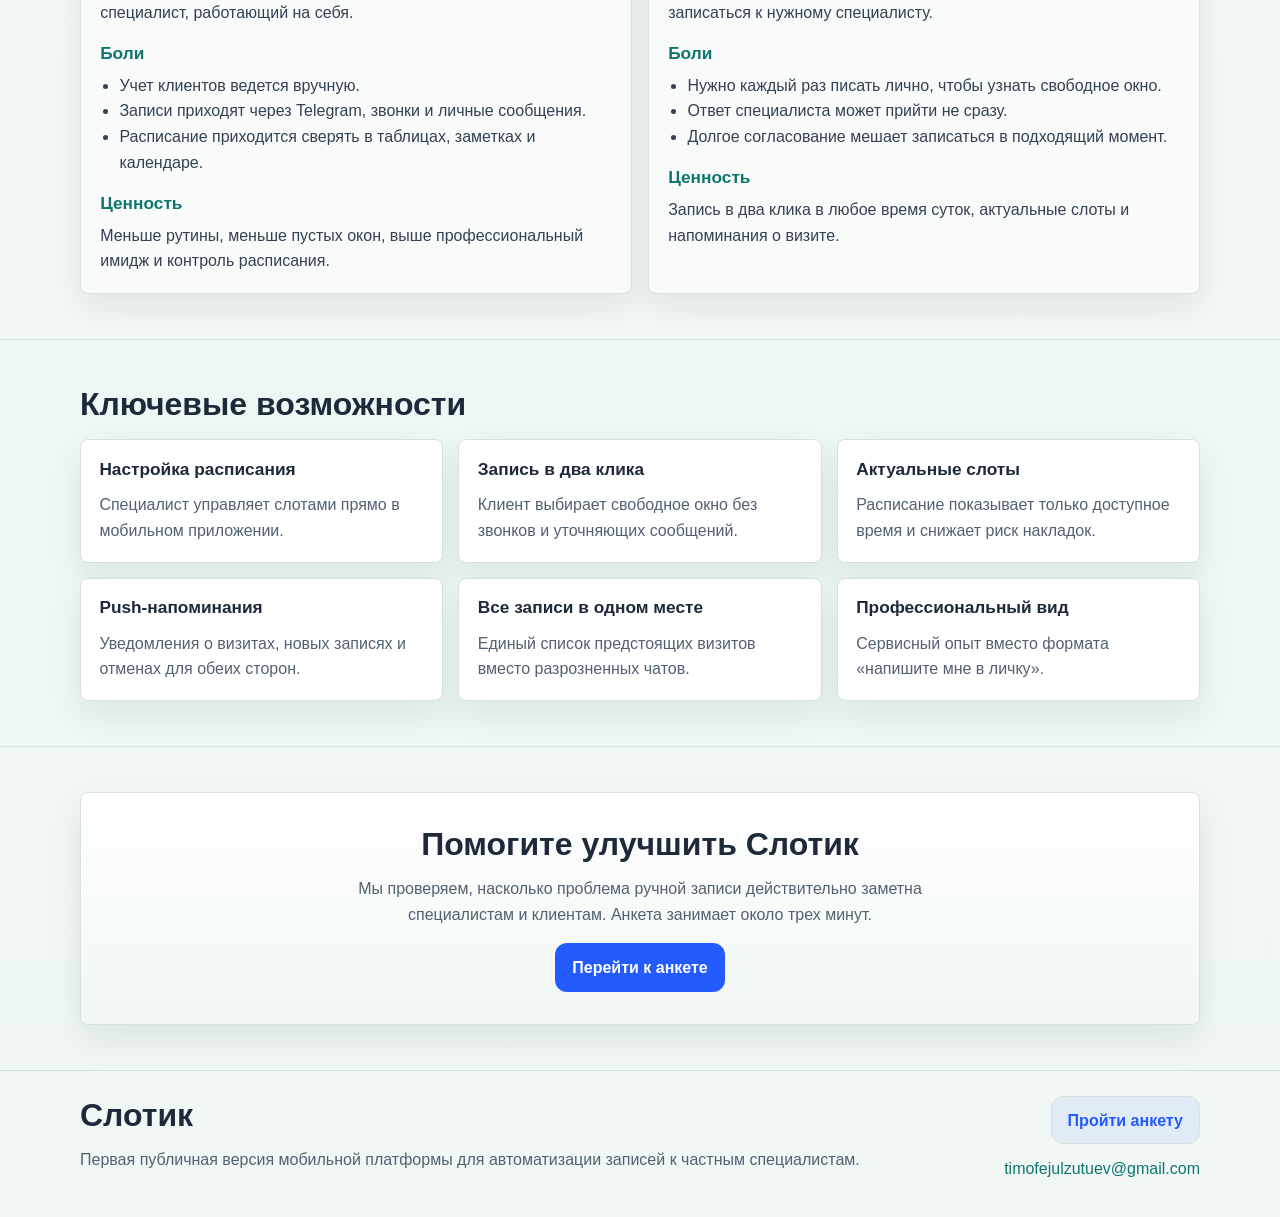
==== commit b4eb64a7: "Update contact email in footer section" ====
--- a/index.html
+++ b/index.html
@@ -194,7 +194,7 @@
         </div>
         <div class="footer__actions">
           <a class="btn btn--secondary" href="https://docs.google.com/forms/d/e/1FAIpQLSd2UF9n2NTWk8AQtmJ6dLt0S4e8UnGEuY1b_GqVrK6CeEAQWQ/viewform" target="_blank" rel="noopener noreferrer">Пройти анкету</a>
-          <a class="link" href="mailto:hello@slotik.app">hello@slotik.app</a>
+          <a class="link" href="mailto:hello@slotik.app">timofejulzutuev@gmail.com</a>
         </div>
       </div>
     </footer>
--- a/styles.css
+++ b/styles.css
@@ -277,58 +277,6 @@
   color: var(--primary);
 }
 
-.survey-hero {
-  padding: 4.8rem 0 1.7rem;
-}
-
-.survey-form {
-  width: min(760px, calc(100% - 2rem));
-  margin: 0 auto;
-  display: grid;
-  gap: 1rem;
-}
-
-.survey-form fieldset,
-.field {
-  display: grid;
-  gap: 0.65rem;
-  padding: 1rem;
-  background: var(--surface);
-  border: 1px solid var(--border);
-  border-radius: 8px;
-  box-shadow: var(--shadow);
-}
-
-.survey-form legend,
-.field span {
-  font-weight: 700;
-  color: var(--text);
-}
-
-.survey-form label {
-  color: #334155;
-}
-
-.survey-form input[type="text"],
-.survey-form textarea {
-  width: 100%;
-  padding: 0.75rem;
-  border: 1px solid var(--border);
-  border-radius: 8px;
-  font: inherit;
-  color: var(--text);
-  background: #fbfefd;
-}
-
-.survey-form button {
-  justify-self: start;
-}
-
-.form-note {
-  min-height: 1.5rem;
-  color: var(--secondary);
-}
-
 @media (max-width: 1100px) {
   .hero {
     padding-top: 4.6rem;
